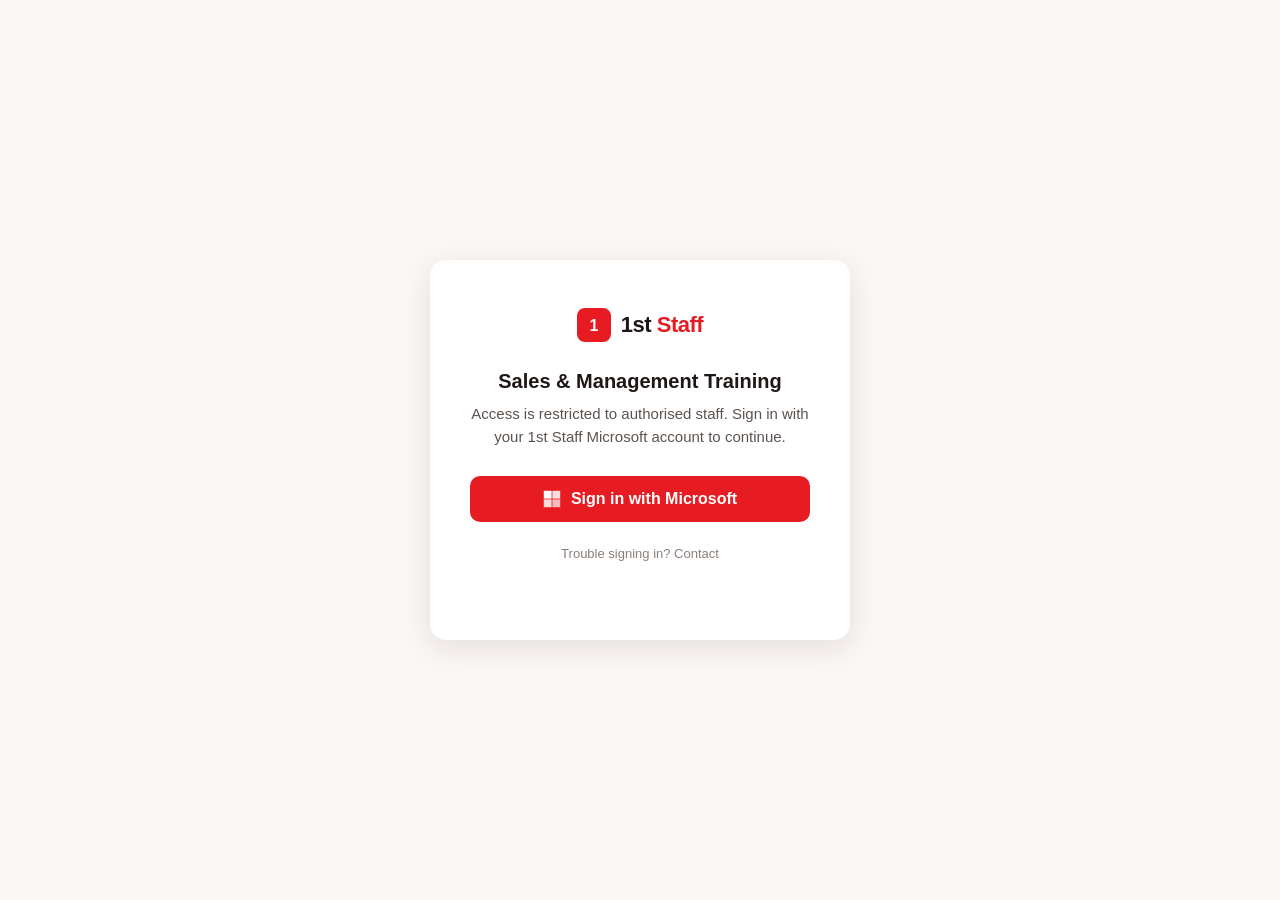
==== frontend/index.html @ ffb29708 "feat: add branded login landing page" ====
<!DOCTYPE html>
<html lang="en">
<head>
  <meta charset="utf-8">
  <meta name="viewport" content="width=device-width, initial-scale=1">
  <meta name="robots" content="noindex, nofollow">
  <title>1st Staff — Training Sign In</title>
  <style>
    :root { --bg:#FBF7F4; --red:#E71C22; --ink:#1E1715; }
    * { margin:0; padding:0; box-sizing:border-box; }
    body { background:var(--bg); color:var(--ink); min-height:100vh; display:flex;
      align-items:center; justify-content:center; padding:24px;
      font-family:-apple-system,BlinkMacSystemFont,"Segoe UI",sans-serif; }
    .card { background:#fff; border-radius:16px; padding:48px 40px; max-width:420px; width:100%;
      box-shadow:0 8px 30px rgba(30,23,21,.10); text-align:center; }
    .logo { display:inline-flex; align-items:center; gap:10px; margin-bottom:28px; }
    .logo svg { display:block; }
    .logo .word { font-weight:800; font-size:22px; letter-spacing:-.5px; color:var(--ink); }
    .logo .word span { color:var(--red); }
    h1 { font-size:20px; font-weight:700; margin-bottom:10px; }
    p { font-size:15px; line-height:1.5; color:#5c534f; margin-bottom:28px; }
    .btn { display:inline-flex; align-items:center; justify-content:center; gap:10px;
      width:100%; padding:14px 20px; background:var(--red); color:#fff; border:none;
      border-radius:10px; font-size:16px; font-weight:600; text-decoration:none; cursor:pointer;
      transition:filter .15s; }
    .btn:hover { filter:brightness(.92); }
    .note { margin-top:22px; font-size:13px; color:#8a807b; }
  </style>
</head>
<body>
  <main class="card">
    <div class="logo">
      <svg width="34" height="34" viewBox="0 0 34 34" aria-hidden="true">
        <rect width="34" height="34" rx="8" fill="#E71C22"></rect>
        <text x="17" y="23" text-anchor="middle" font-family="sans-serif" font-weight="800"
          font-size="16" fill="#fff">1</text>
      </svg>
      <span class="word">1st <span>Staff</span></span>
    </div>
    <h1>Sales &amp; Management Training</h1>
    <p>Access is restricted to authorised staff. Sign in with your 1st Staff Microsoft account to continue.</p>
    <a class="btn" href="/.auth/login/aad?post_login_redirect_uri=/training.html">
      <svg width="18" height="18" viewBox="0 0 23 23" aria-hidden="true">
        <rect x="1"  y="1"  width="10" height="10" fill="#fff"></rect>
        <rect x="12" y="1"  width="10" height="10" fill="#fff" opacity=".85"></rect>
        <rect x="1"  y="12" width="10" height="10" fill="#fff" opacity=".85"></rect>
        <rect x="12" y="12" width="10" height="10" fill="#fff" opacity=".7"></rect>
      </svg>
      Sign in with Microsoft
    </a>
    <p class="note">Trouble signing in? Contact <a href="mailto:<SUPPORT_EMAIL>"><SUPPORT_EMAIL></a></p>
  </main>
</body>
</html>
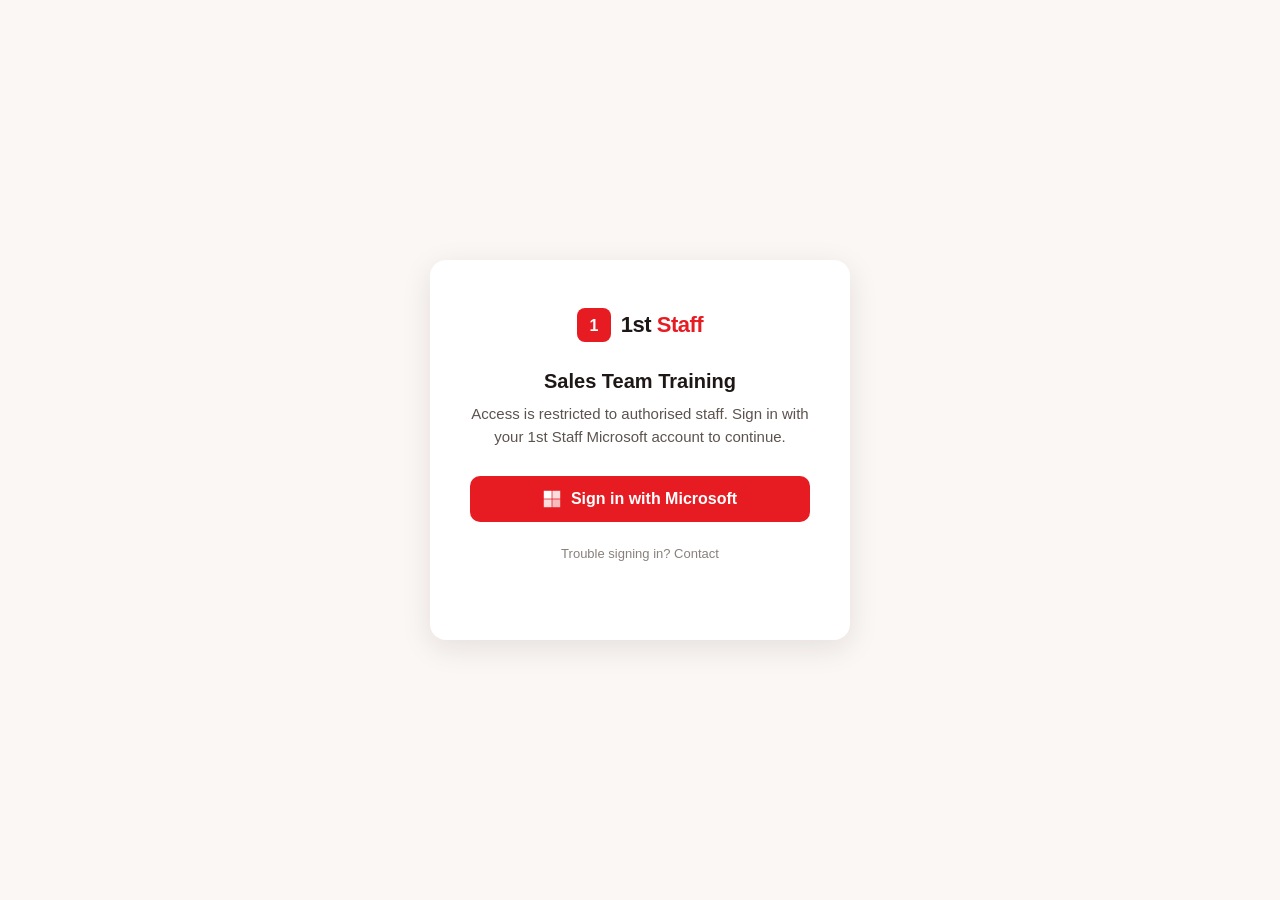
==== commit cd2b1919: "chore: adjust login heading to 'Sales Team Training'" ====
--- a/frontend/index.html
+++ b/frontend/index.html
@@ -37,7 +37,7 @@
       </svg>
       <span class="word">1st <span>Staff</span></span>
     </div>
-    <h1>Sales &amp; Management Training</h1>
+    <h1>Sales Team Training</h1>
     <p>Access is restricted to authorised staff. Sign in with your 1st Staff Microsoft account to continue.</p>
     <a class="btn" href="/.auth/login/aad?post_login_redirect_uri=/training.html">
       <svg width="18" height="18" viewBox="0 0 23 23" aria-hidden="true">
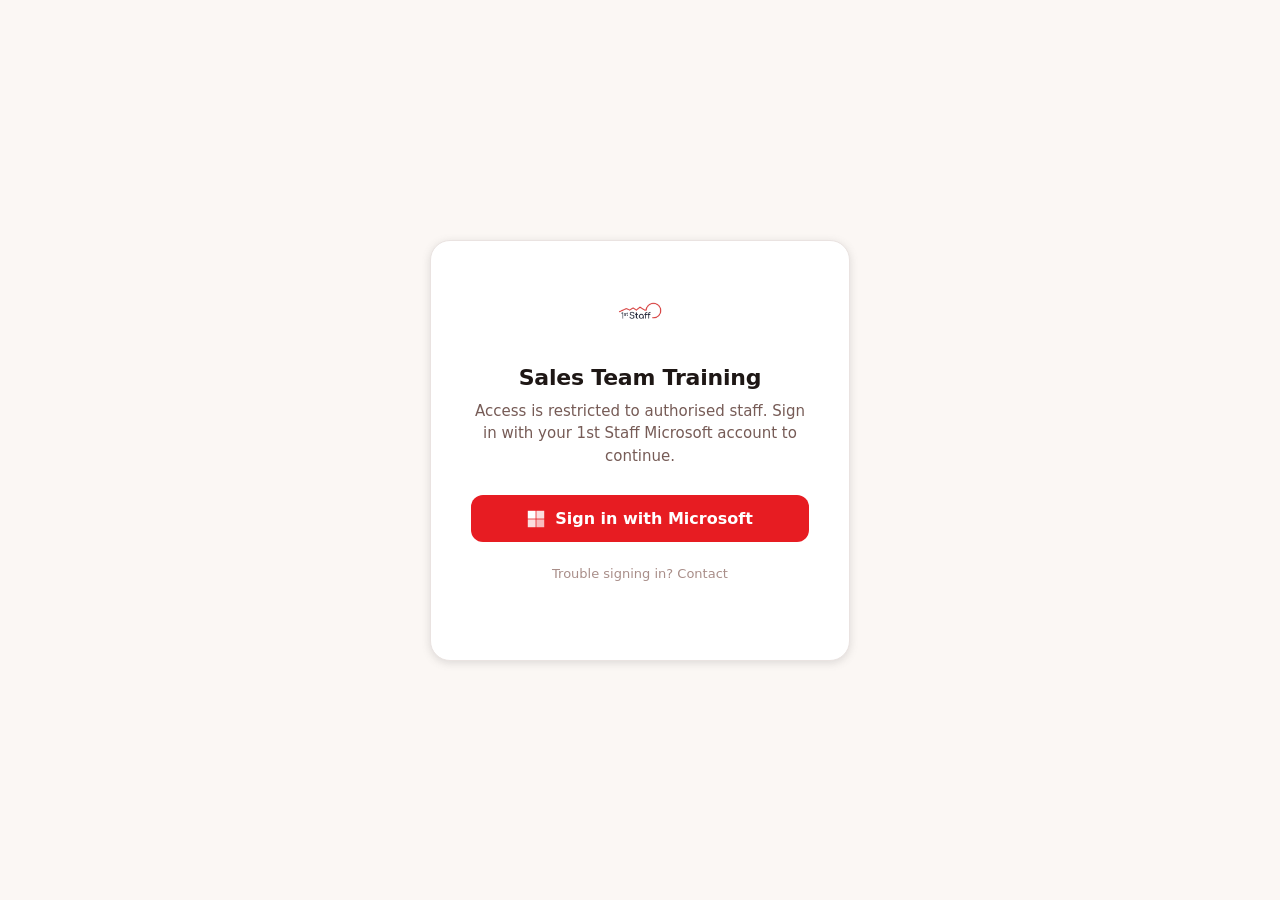
==== commit f9fd59a5: "feat: embed real 1st Staff logo, apply brand design tokens - Replace placeholder SVG mark with inlin" ====
--- a/frontend/index.html
+++ b/frontend/index.html
@@ -6,36 +6,38 @@
   <meta name="robots" content="noindex, nofollow">
   <title>1st Staff — Training Sign In</title>
   <style>
-    :root { --bg:#FBF7F4; --red:#E71C22; --ink:#1E1715; }
+    :root {
+      --brand-red:#E71C22; --brand-red-ink:#B91319;
+      --bg-cream:#FBF7F4; --surface:#FFFFFF;
+      --fg-1:#1E1715; --fg-2:#3B2E2B; --fg-3:#765B56; --fg-4:#A98E89;
+      --border:#EAE3E1;
+      --r-lg:20px; --r-md:12px;
+      --shadow-md:rgba(99,99,99,.2) 0 2px 8px 0;
+      --font-sans:"Supreme","Inter",system-ui,-apple-system,"Segoe UI",Roboto,sans-serif;
+    }
     * { margin:0; padding:0; box-sizing:border-box; }
-    body { background:var(--bg); color:var(--ink); min-height:100vh; display:flex;
+    body { background:var(--bg-cream); color:var(--fg-1); min-height:100vh; display:flex;
       align-items:center; justify-content:center; padding:24px;
-      font-family:-apple-system,BlinkMacSystemFont,"Segoe UI",sans-serif; }
-    .card { background:#fff; border-radius:16px; padding:48px 40px; max-width:420px; width:100%;
-      box-shadow:0 8px 30px rgba(30,23,21,.10); text-align:center; }
-    .logo { display:inline-flex; align-items:center; gap:10px; margin-bottom:28px; }
-    .logo svg { display:block; }
-    .logo .word { font-weight:800; font-size:22px; letter-spacing:-.5px; color:var(--ink); }
-    .logo .word span { color:var(--red); }
-    h1 { font-size:20px; font-weight:700; margin-bottom:10px; }
-    p { font-size:15px; line-height:1.5; color:#5c534f; margin-bottom:28px; }
+      font-family:var(--font-sans); -webkit-font-smoothing:antialiased; }
+    .card { background:var(--surface); border:1px solid var(--border); border-radius:var(--r-lg);
+      padding:48px 40px; max-width:420px; width:100%; box-shadow:var(--shadow-md); text-align:center; }
+    .logo { margin-bottom:28px; }
+    .logo img { height:44px; width:auto; display:inline-block; }
+    h1 { font-size:22px; font-weight:800; letter-spacing:-.01em; margin-bottom:10px; }
+    p { font-size:15px; line-height:1.5; color:var(--fg-3); margin-bottom:28px; }
     .btn { display:inline-flex; align-items:center; justify-content:center; gap:10px;
-      width:100%; padding:14px 20px; background:var(--red); color:#fff; border:none;
-      border-radius:10px; font-size:16px; font-weight:600; text-decoration:none; cursor:pointer;
-      transition:filter .15s; }
-    .btn:hover { filter:brightness(.92); }
-    .note { margin-top:22px; font-size:13px; color:#8a807b; }
+      width:100%; padding:14px 20px; background:var(--brand-red); color:#fff; border:none;
+      border-radius:var(--r-md); font-size:16px; font-weight:700; text-decoration:none; cursor:pointer;
+      transition:background .15s; }
+    .btn:hover { background:var(--brand-red-ink); }
+    .note { margin-top:22px; font-size:13px; color:var(--fg-4); }
+    .note a { color:var(--brand-red); }
   </style>
 </head>
 <body>
   <main class="card">
     <div class="logo">
-      <svg width="34" height="34" viewBox="0 0 34 34" aria-hidden="true">
-        <rect width="34" height="34" rx="8" fill="#E71C22"></rect>
-        <text x="17" y="23" text-anchor="middle" font-family="sans-serif" font-weight="800"
-          font-size="16" fill="#fff">1</text>
-      </svg>
-      <span class="word">1st <span>Staff</span></span>
+      <img src="[data-uri]" alt="1st Staff">
     </div>
     <h1>Sales Team Training</h1>
     <p>Access is restricted to authorised staff. Sign in with your 1st Staff Microsoft account to continue.</p>
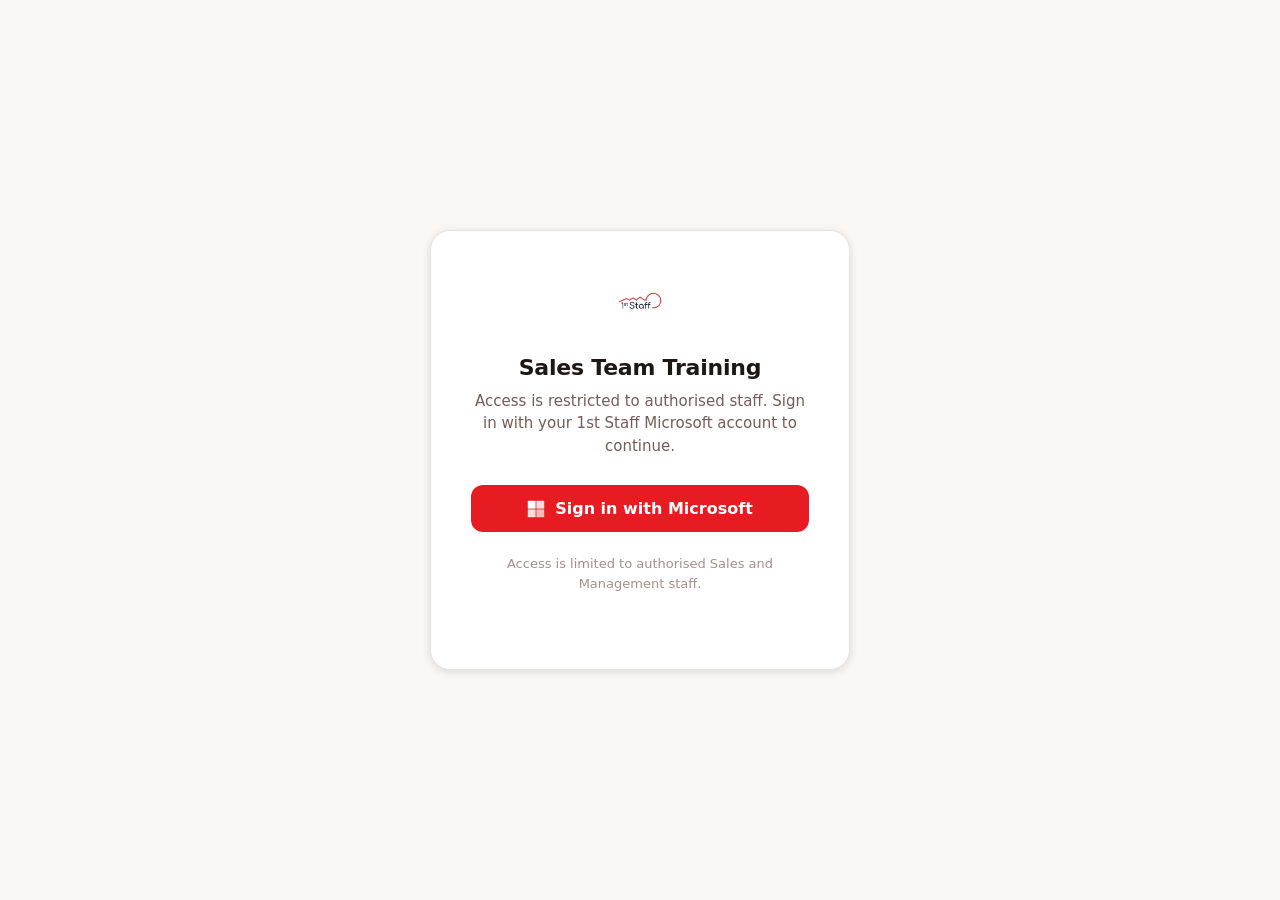
==== commit 0c1e40cd: "config: set group Object IDs; drop support-email contact from pages Fill Sec_Sales/Sec_Management Ob" ====
--- a/frontend/index.html
+++ b/frontend/index.html
@@ -41,7 +41,7 @@
     </div>
     <h1>Sales Team Training</h1>
     <p>Access is restricted to authorised staff. Sign in with your 1st Staff Microsoft account to continue.</p>
-    <a class="btn" href="/.auth/login/aad?post_login_redirect_uri=/training.html">
+    <a class="btn" href="/.auth/login/aad?post_login_redirect_uri=/api/training">
       <svg width="18" height="18" viewBox="0 0 23 23" aria-hidden="true">
         <rect x="1"  y="1"  width="10" height="10" fill="#fff"></rect>
         <rect x="12" y="1"  width="10" height="10" fill="#fff" opacity=".85"></rect>
@@ -50,7 +50,7 @@
       </svg>
       Sign in with Microsoft
     </a>
-    <p class="note">Trouble signing in? Contact <a href="mailto:<SUPPORT_EMAIL>"><SUPPORT_EMAIL></a></p>
+    <p class="note">Access is limited to authorised Sales and Management staff.</p>
   </main>
 </body>
 </html>
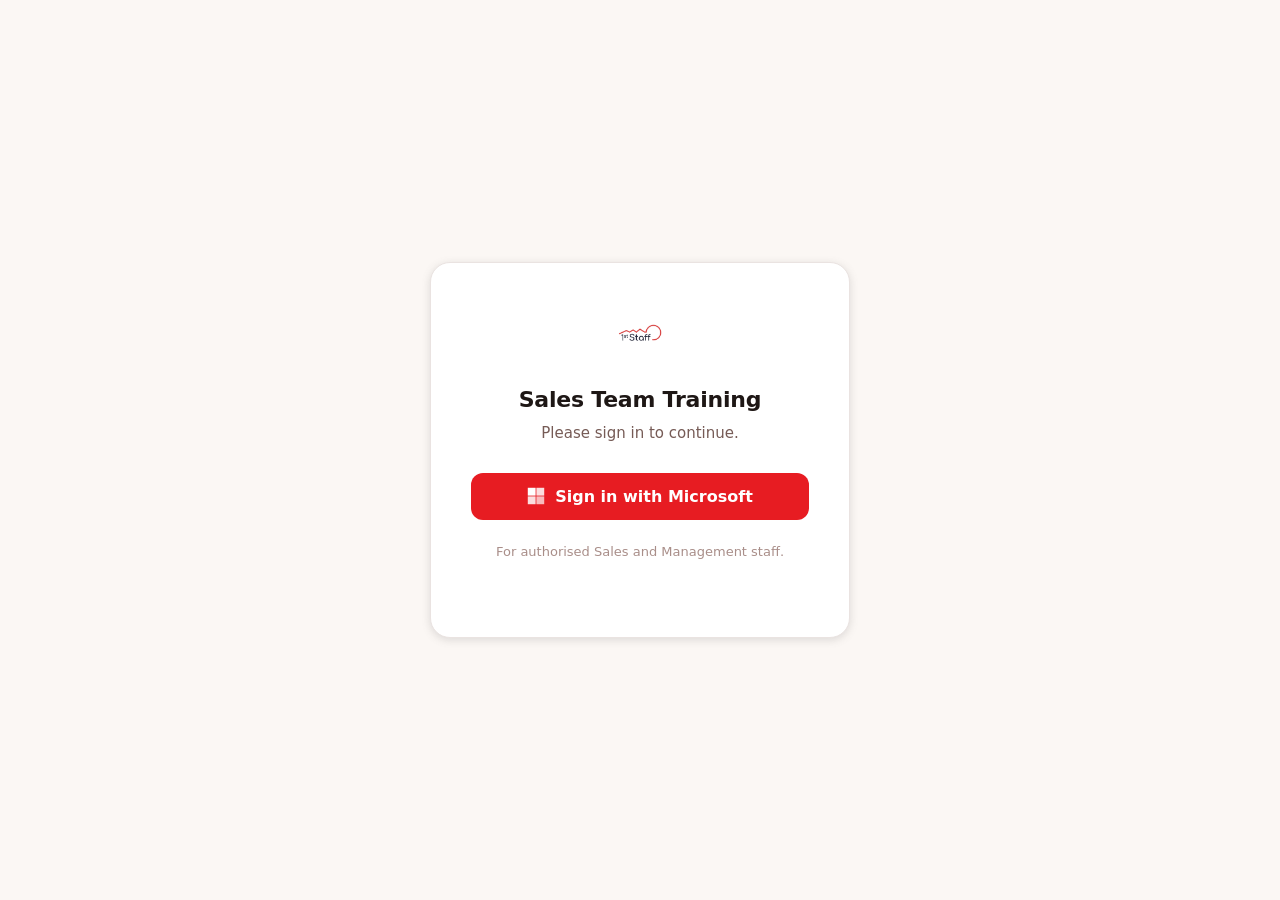
==== commit 6279b7ad: "copy: simplify login wording; plain denied message; drop unused Graph User.Read from setup" ====
--- a/frontend/index.html
+++ b/frontend/index.html
@@ -40,7 +40,7 @@
       <img src="[data-uri]" alt="1st Staff">
     </div>
     <h1>Sales Team Training</h1>
-    <p>Access is restricted to authorised staff. Sign in with your 1st Staff Microsoft account to continue.</p>
+    <p>Please sign in to continue.</p>
     <a class="btn" href="/.auth/login/aad?post_login_redirect_uri=/api/training">
       <svg width="18" height="18" viewBox="0 0 23 23" aria-hidden="true">
         <rect x="1"  y="1"  width="10" height="10" fill="#fff"></rect>
@@ -50,7 +50,7 @@
       </svg>
       Sign in with Microsoft
     </a>
-    <p class="note">Access is limited to authorised Sales and Management staff.</p>
+    <p class="note">For authorised Sales and Management staff.</p>
   </main>
 </body>
 </html>
